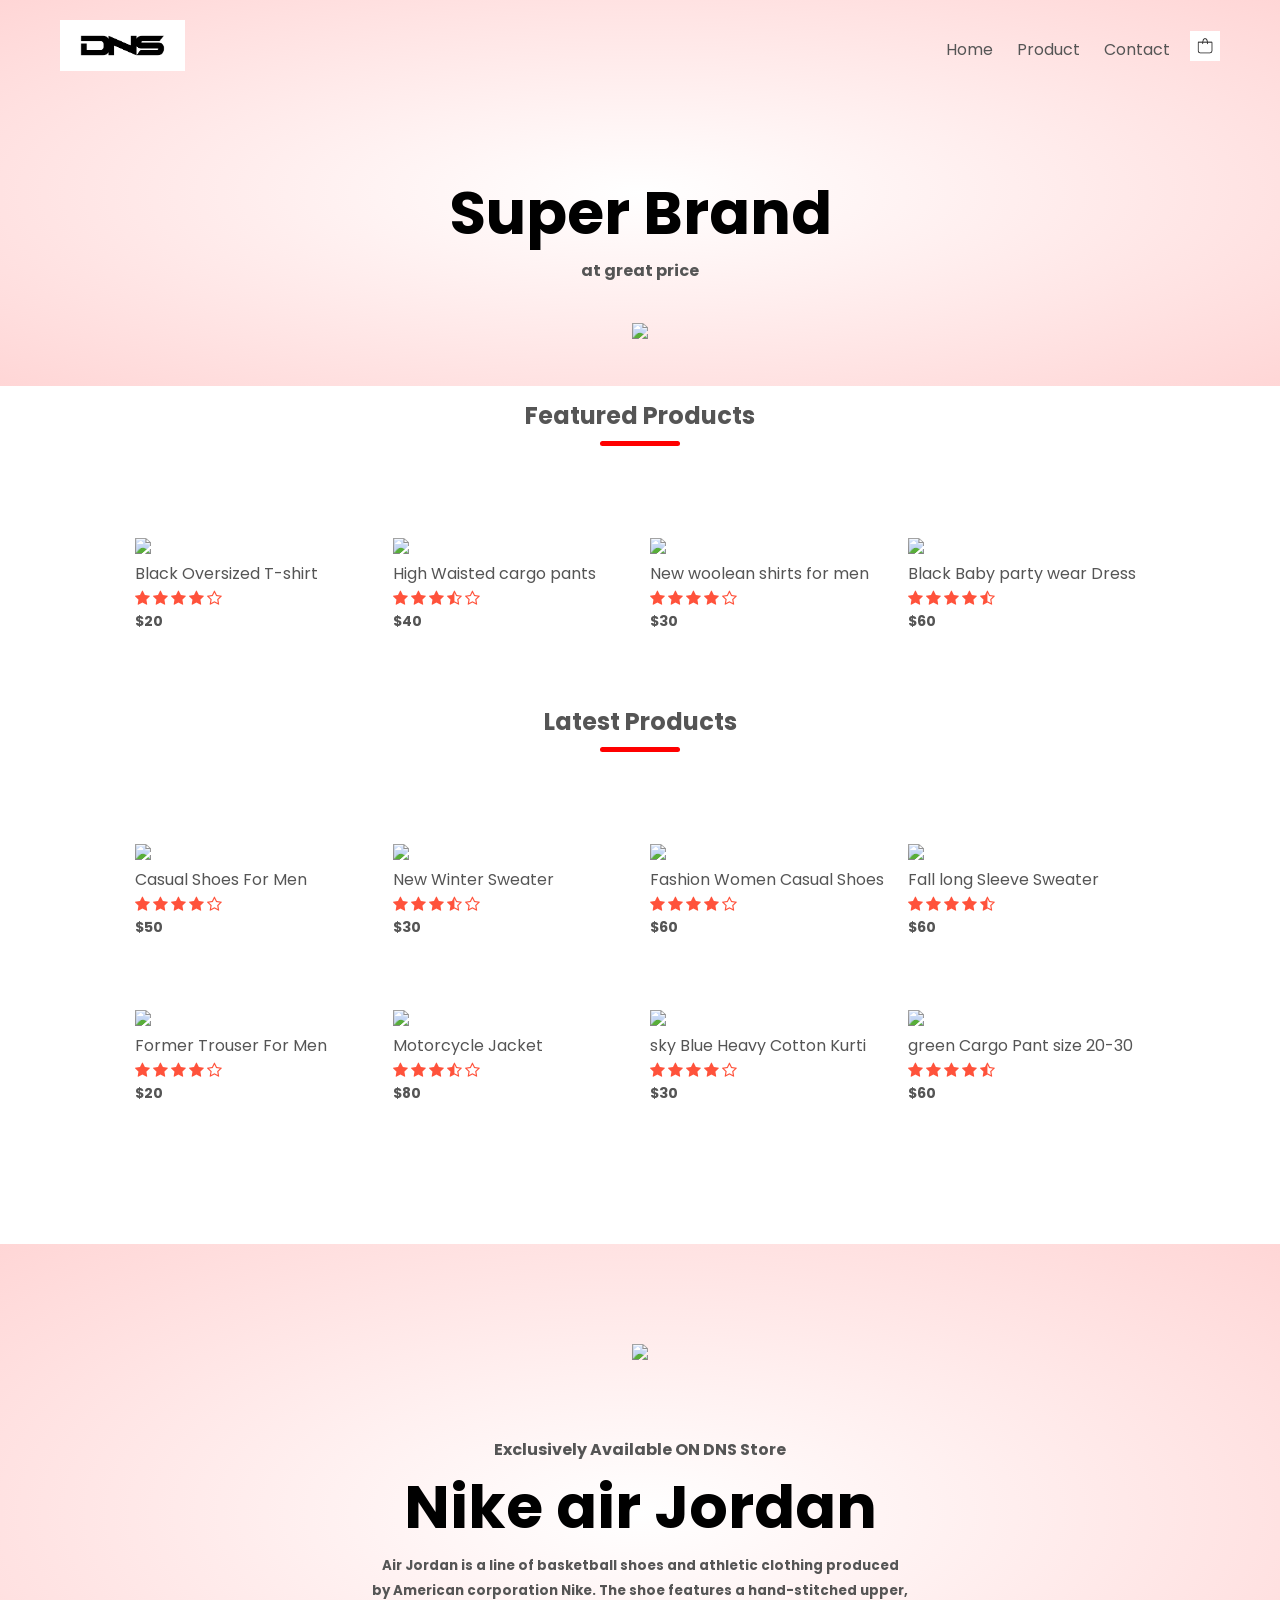
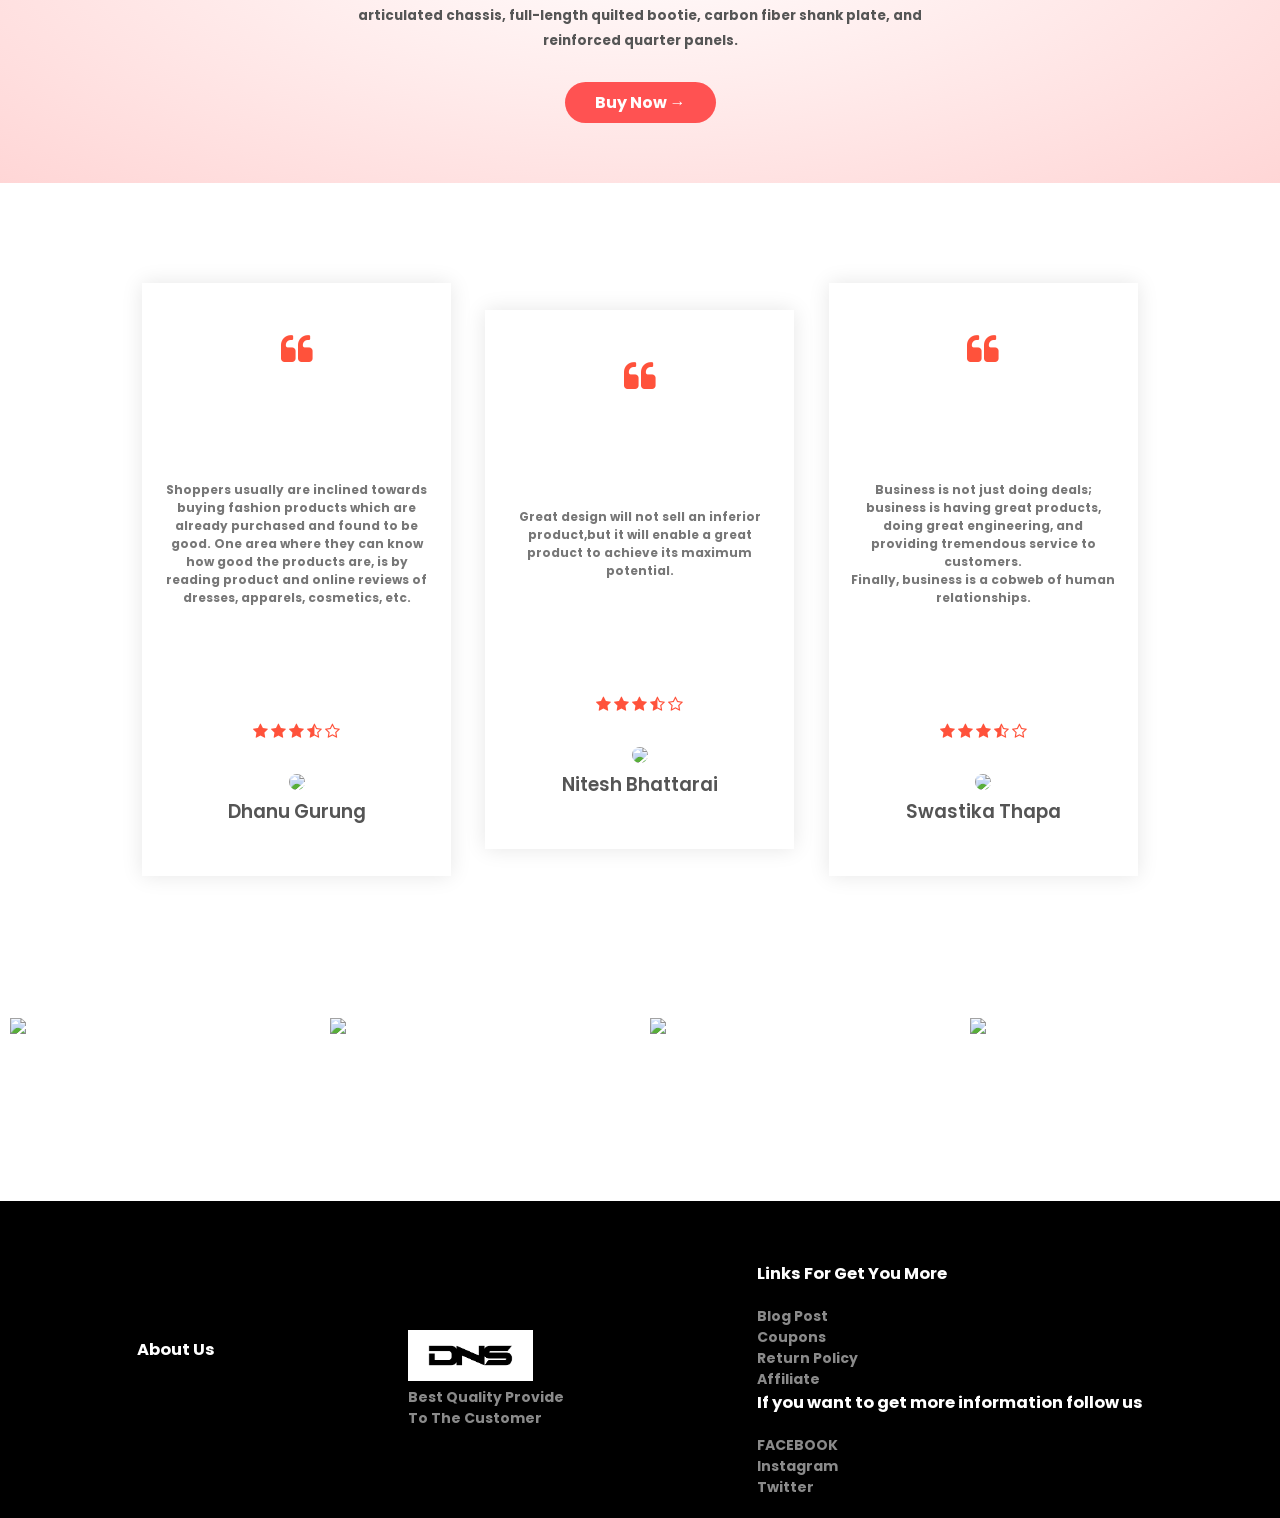
==== index.html @ e46e8e3a "Add files via upload" ====
<!DOCTYPE html>
<html lang="en">
<head>
    <meta charset="UTF-8">
    <meta name="viewport" content="width=device-width, initial-scale=1.0">
    <meta http-equiv="X-UA-Compatible" content="IE=edge">
    <meta name="viewport" content="width=device-width, initial-scale=1.0">
    <title>The Online clothing Store</title>
    <link rel="stylesheet" href="style.css">
    <link href="https://fonts.googleapis.com/css2?family=Poppins:wght@300;400;500;600;700&display=swap" rel="stylesheet">
<link rel="stylesheet" href="https://stackpath.bootstrapcdn.com/font-awesome/4.7.0/css/font-awesome.min.css">

</head>
<body>
    <div class="header">
    <div class="container">
        <div class="navbar">
            <div class="logo">
              <a href="index.html">  <img src="logo.png" width="125px"></a>
            </div>
            <nav>
                <ul id="MenuItems">
                    <li><a href="index.html">Home</a></li>
                    <li><a href="product.php">Product</a></li>
                    <li><a href="contact.html">Contact</a></li>
                </ul>
            </nav>
           <a href="carts.php"> <img src="i4.png" width="30px" height="30px"></a>
            <img src="img/menu.png" class="menu-icon" onclick="menutoggle()">

        </div>
        <div class="row">
            <div class="col-2">
<h1><b>Super Brand</h1>
    <p>at great price</p>
    <!-- <a href="" class="btn">Explore Now &#8594</a> -->
            </div>
            <div class="col-2">
                <img src="img/i3.jpg">
            </div>
        </div>
    </div>
</div>
<!-- feature categoris -->
<!-- <div class="categories">
    <div class="small-container">
        <div class="row">
            <div class="col-3">
                <img src="img/a3.webp" alt="">
            </div>
            <div class="col-3">
                <img src="img/i6.webp" alt="">
            </div>
            <div class="col-3">
                <img src="img/i5.jpg" alt="">
         
       </div>
        </div>
    </div>
     -->
</div>
    <!-- feature products -->
    <div class="small-container">
        <h2 class="title">Featured Products</h2>
        <div class="row">
            <div class="col-4">
              
          <a href="product-details.html"><img src="img/b1.webp"></a>
               
          
        <a href="product-details.html"><h4>Black Oversized T-shirt</h4></a>
                <div class="rating">
                    <i class="fa fa-star"></i>
                    <i class="fa fa-star"></i>
                    <i class="fa fa-star"></i>
                    <i class="fa fa-star"></i>
                    <i class="fa fa-star-o" ></i>
                </div>
                <p>$20</p>
            </div>
            <div class="col-4">
                <img src="img/c1.jpg">
                <h4>High Waisted cargo pants</h4>
                <div class="rating">
                    <i class="fa fa-star"></i>
                    <i class="fa fa-star"></i>
                    <i class="fa fa-star"></i>
                    <i class="fa fa-star-half-o"></i>
                    <i class="fa fa-star-o" ></i>
                </div>
                <p>$40</p>
            </div>
            <div class="col-4">
                <img src="img/c2.jpg">
                <h4>New woolean shirts for men</h4>
                <div class="rating">
                    <i class="fa fa-star"></i>
                    <i class="fa fa-star"></i>
                    <i class="fa fa-star"></i>
                    <i class="fa fa-star"></i>
                    <i class="fa fa-star-o" ></i>
                </div>
                <p>$30</p>
            </div>
       
            <div class="col-4">
                <img src="img/c3.jpg">
                <h4>Black Baby party wear Dress</h4>
                <div class="rating">
                    <i class="fa fa-star"></i>
                    <i class="fa fa-star"></i>
                    <i class="fa fa-star"></i>
                    <i class="fa fa-star"></i>
                    <i class="fa fa-star-half-o" ></i>
                </div>
                <p>$60</p>
            </div> </div>
            <h2 class="title">Latest Products</h2>
            <div class="row">
                <div class="col-4">
                    <img src="img/s1.webp">
                    <h4>Casual Shoes For Men</h4>
                    <div class="rating">
                        <i class="fa fa-star"></i>
                        <i class="fa fa-star"></i>
                        <i class="fa fa-star"></i>
                        <i class="fa fa-star"></i>
                        <i class="fa fa-star-o" ></i>
                    </div>
                    <p>$50</p>
                </div>
                <div class="col-4">
                    <img src="img/s2.jpg">
                    <h4>New Winter Sweater</h4>
                    <div class="rating">
                        <i class="fa fa-star"></i>
                        <i class="fa fa-star"></i>
                        <i class="fa fa-star"></i>
                        <i class="fa fa-star-half-o"></i>
                        <i class="fa fa-star-o" ></i>
                    </div>
                    <p>$30</p>
                </div>
                <div class="col-4">
                    <img src="img/s5.jpeg">
                    <h4>Fashion Women Casual Shoes</h4>
                    <div class="rating">
                        <i class="fa fa-star"></i>
                        <i class="fa fa-star"></i>
                        <i class="fa fa-star"></i>
                        <i class="fa fa-star"></i>
                        <i class="fa fa-star-o" ></i>
                    </div>
                    <p>$60</p>
                </div>
           
                <div class="col-4">
                    <img src="img/s3.jpg">
                    <h4> Fall long Sleeve Sweater</h4>
                    <div class="rating">
                        <i class="fa fa-star"></i>
                        <i class="fa fa-star"></i>
                        <i class="fa fa-star"></i>
                        <i class="fa fa-star"></i>
                        <i class="fa fa-star-half-o" ></i>
                    </div>
                    <p>$60</p>
                </div> </div>
                <div class="row">
                    <div class="col-4">
                        <img src="img/s4.webp">
                        <h4>Former Trouser For Men</h4>
                        <div class="rating">
                            <i class="fa fa-star"></i>
                            <i class="fa fa-star"></i>
                            <i class="fa fa-star"></i>
                            <i class="fa fa-star"></i>
                            <i class="fa fa-star-o" ></i>
                        </div>
                        <p>$20</p>
                    </div>
                    <div class="col-4">
                        <img src="img/s6.webp">
                        <h4>Motorcycle Jacket</h4>
                        <div class="rating">
                            <i class="fa fa-star"></i>
                            <i class="fa fa-star"></i>
                            <i class="fa fa-star"></i>
                            <i class="fa fa-star-half-o"></i>
                            <i class="fa fa-star-o" ></i>
                        </div>
                        <p>$80</p>
                    </div>
                    <div class="col-4">
                        <img src="img/s7.jpg">
                        <h4>sky Blue Heavy Cotton Kurti</h4>
                        <div class="rating">
                            <i class="fa fa-star"></i>
                            <i class="fa fa-star"></i>
                            <i class="fa fa-star"></i>
                            <i class="fa fa-star"></i>
                            <i class="fa fa-star-o" ></i>
                        </div>
                        <p>$30</p>
                    </div>
               
                    <div class="col-4">
                        <img src="img/s8.jpg">
                        <h4>green Cargo Pant size 20-30</h4>
                        <div class="rating">
                            <i class="fa fa-star"></i>
                            <i class="fa fa-star"></i>
                            <i class="fa fa-star"></i>
                            <i class="fa fa-star"></i>
                            <i class="fa fa-star-half-o" ></i>
                        </div>
                        <p>$60</p>
                    </div> </div>
    </div>
    <!-- offer -->
    <div class="offer">
        <div class="small-container">
            <div class="row">
                <div class="col-2">
                    <img src="img/shoes.jpg" class="offer-img">
          </div>
     <div class="col-2">
         <p class="paragraph">Exclusively Available ON DNS Store</p>
          <h1 >Nike air Jordan</h1>
   <small>Air Jordan is a line of basketball shoes and athletic clothing produced<br> 
        by American corporation Nike. The shoe features a hand-stitched upper,<br>
       articulated chassis, full-length quilted bootie, carbon fiber shank plate, and<br> reinforced quarter panels. </small>
          <br>
    <a href="" class="btn">Buy Now &#8594</a>
     </div>
    </div>
        </div>
    </div>
    <!-- testimonial -->
    <div class="testimonial">
        <div class="small-container">
            <div class="row">
                <div class="col-3">
                    <i class="fa fa-quote-left"></i>

                    <p>

                     Shoppers usually are inclined towards buying fashion products which are already purchased and found to be good. One area where they can know how good the products are, is by reading product and online reviews of dresses, apparels, cosmetics, etc.</p>
                     <div class="rating">
                        <i class="fa fa-star"></i>
                        <i class="fa fa-star"></i>
                        <i class="fa fa-star"></i>
                        <i class="fa fa-star-half-o"></i>
                        <i class="fa fa-star-o" ></i>
                    </div>
                    <img src="img/dhanu.jpg" >
                    <h3>Dhanu Gurung</h3>
                    </div>
                    <div class="col-3">
                        <i class="fa fa-quote-left"></i>
    <p>Great design will not sell an inferior product,but it will enable a great product to achieve its maximum potential.</p>
    
                         <div class="rating">
                            <i class="fa fa-star"></i>
                            <i class="fa fa-star"></i>
                            <i class="fa fa-star"></i>
                            <i class="fa fa-star-half-o"></i>
                            <i class="fa fa-star-o" ></i>
                        </div>
                        <img src="img/nit.jpg" >
                        <h3>Nitesh Bhattarai</h3>
                        </div>
                        <div class="col-3">
                            <i class="fa fa-quote-left"></i>
<p>Business is not just doing deals; business is having great products, <br>doing great engineering, and providing tremendous service to customers.<br> Finally, business is a cobweb of human relationships.</p>                                  
                             <div class="rating">
                                <i class="fa fa-star"></i>
                                <i class="fa fa-star"></i>
                                <i class="fa fa-star"></i>
                                <i class="fa fa-star-half-o"></i>
                                <i class="fa fa-star-o" ></i>
                            </div>
                            <img src="img/swa.jpg" >
                            <h3>Swastika Thapa</h3>
                            </div>
            </div>
        </div>
    </div>
<!-- brands -->
<div class="brands">
    <div class="small-containers">
        <div class="row">
            <div class="col-4">
                <img src="img/n1.png">
    
            </div>
          
        <div class="col-4">
            <img src="img/n2.png">
    </div>
    <div class="col-4">
        <img src="img/n3.png">
        </div>
        <div class="col-4">
            <img src="img/n4.png">
        </div>
        </div>
        </div> 
        </div> 
        <!-- footer -->
        <div class="footer">
            <div class="container">
                <div class="row">
                    <div class="footer-col-1">
                        <h3>About Us</h3><br>
                        <p></p>
                    <div class="app-logo">
                        <!-- <img src="img/playstore.png" width="125px">
                        <img src="img/app.png" width="125px" > -->
                    </div>
                    </div>
                
                    <div class="footer-col-2">
                        <img src="logo.png" width="125px">
                    <p>Best Quality Provide<br> To The Customer</p>
                        
                    </div>
                <div class="footer-col-3">
                    <h3>Links For Get You More</h3>
                    <ul>
                        <li>Blog Post</li>
                        <li>Coupons</li>
                        <li>Return Policy</li>
                        <li>Affiliate</li>


                   
                    </ul>
                    <div class="footer-col-4">
                        <h3>If you want to get more information follow us</h3>
                        <ul>
                            <li href="https://www.facebook.com" >FACEBOOK</li>
                            <li>Instagram</li>
                            <li>Twitter</li>
    
    
                       
                        </ul>
                </div>
        </div>
            
    <!-- js for toggle menu -->
    <script>
        var MenuItems=document.getElementById("MenuItems");
        MenuItems.style.maxHeight = "0px";
        function menutoggle(){
            if( MenuItems.style.maxHeight == "0px")
{
    MenuItems.style.maxHeight = "200px";

}
    else{
        MenuItems.style.maxHeight = "0px";

    }    

        }
    </script>
                   
</body>
</html>
---- style.css ----
*{
    margin: 0;
    padding: 0;
    box-sizing: border-box;
}
body{
    font-family: 'Poppins', sans-serif;
}
.navbar{
    display: flex;
    align-items: center;
    padding: 20px;

}
nav{
    flex: 1;
    text-align: right;
}
nav ul{
    display: inline-block;
    list-style-type: none;
}
nav ul li{
    display: inline-block;
    margin-right: 20px;
}
a{
    text-decoration: none;
    color: #555;
}
p{
    color: #555;
}
.container{
    max-width: 1300px;
margin: auto;
padding-left: 40px;
padding-right: 40px;


}
.row{
    display: flex;
    align-items: center;
    flex-wrap: wrap;
    justify-content: space-around;
}
.col-2{
    flex-basis: 100%;
    min-width: 300px;
}
.col-2 img{
    max-width: 500%;
    padding: 40px 0;
}
.col-2 h1{
    font-size: 60px;
    line-height: 40px;
    margin: 25px 0;
}
.btn{
    display: inline-block;
    background: #ff5252;
    color: #fff;
    padding: 8px 30px;
    margin: 30px 0;
    border-radius: 30px;
    transition: 0.5s;
}
.btn:hover{
    background: #563434;
}
.header{
    background: radial-gradient(#fff , #ffd6d6);
}
.header .row{
    margin-top: 70px;

}
.categories{
    margin: 70px 0;
}
.col-3{
    flex-basis: 30%;
    min-width: 250px;
    margin-bottom: 30px;
}
.col-3 img{
    width: 100%;
    
}
.small-container{
    max-width: 1080px;
    margin: auto;
    padding-left: 25px;
    padding-right: 25px;

}
.col-4{
    flex-basis: 25%;
    padding: 10px;
    min-width: 200px;
    margin-bottom: 50px;
    transition:  0.5s;
}
.col-4 img{
    width: 100%;
}
.title{
    text-align: center;
    margin: 0 auto 80px;
    position: relative;
    line-height:60px;
    color: #555;
}
.title::after{
    content: '';
    background:red;
    width: 80px;
    height: 5px;
border-radius: 5px;
position: absolute;
bottom: 0;
left: 50%;
transform: translateX(-50%);
}
h4{
    color: #555;
    font-weight: normal;
}
.col-4 p{
font-size: 14px;
}
.rating .fa{
    color: #ff523b;
}
.col-4:hover{
    transform: translateY(-5px);
}
/* .brands{
    margin: 100px auto;
}
.col-4{
    width: 160px;
}
.col-4 img{
    width:70%;
    cursor: pointer;
    filter: grayscale(100%); */
    /* offer */
.offer{
    background: radial-gradient(#fff ,  #ffd6d6);
    margin-top: 80px;
    padding: 30px 0;
}
.col-2 .offer-img{
    padding: 70px;
    align-items: center;
}
small{
    color:#555;
}
.col-2{
    text-align: center;
}
/* testimonial */
.testimonial{
    padding-top: 100px;
}
.testimonial .col-3{
    text-align: center;
    padding: 50px 20px;
    box-shadow: 0 0 20px 0px rgba(0,0,0,0.1);
    cursor: pointer;
    transition: 0.5s;
}
.testimonial .col-3 img{
width: 100px;
margin-top: 30px;
border-radius: 100%;
}
.testimonial .col-3:hover{
transform: translateY(-10px);
}
.fa.fa-quote-left{
    font-size: 34px;
    color: #ff523b;
}
.col-3 p{
    font-size: 12px;
    margin: 112px 0;
    color: #777;
}
.testimonial .col-3 h3{
    font-weight: 600;
    color: #555;
}
.brands{
    margin: 100px auto;

}
.col-5{
    width: 160px;
}
.col-5 img{
    width: 100%;
    cursor: pointer;
    filter: grayscale(100%);
}
.col-5 img:hover{
    filter: grayscale(0);

}
h3{
    color:#555;
}
.footer-col-1{
text-align: justify;
}
.footer{
    background: #000;
    color: #8a8a8a;
    font-size: 14px;
    padding: 60px 0 20px;
}
.footer p{
    color: #8a8a8a;  
}
.footer h3{
    color: #fff;
    margin-bottom: 20px;
}
/* .footer-col-1, .footer-col-2 , .footer-col-3 , .footer-col-4{
    min-width: 250px;
    margin-bottom: 20px;
}
.footer-col-1{
    flex-basis: 30%;
}
.footer-col-2{
    flex: 1; */
    /* text-align: center; */
}
/* .footer-col-2 img{
    width: 180px;
    margin-bottom: 20px;
} */
.footer-col-3 , .footer-col-4{
    flex-basis: 12%;
    text-align: center;
}
ul{
    list-style-type: none;
}
.app-logo{
    margin-top: 20px;

}
.app-logo img{
    width: 140px;
}
.menu-icon{
    width: 28px;
    margin-left: 20px;
    display: none;
}
/* media query for menu */
@media only screen and  (max-width: 800px){
    nav ul{
        position: absolute;
        top: 70px;
        left: 0;
        background: #333;
        width: 100px;
        overflow: hidden;
        transition:  0.5s;
    }
    nav ul li{
        display: block;
        margin-right: 50px;
        margin-top: 10px;
        margin-bottom: 10px;
    }
    nav ul li a{
        color: #fff;
    }
    .menu-icon{
        display: block;
        cursor: pointer;
    }
}
/* all products */
.row-2{
    justify-content: space-between;
    margin: 90px auto 40px;
}
select{
    border: 1px solid #ff523b;
    padding: 5px;
}
select:focus{
    outline: none;
}
    .page-btn{
        margin: 0 auto 80px;

    }
    .page-btn span{
        display: inline-block;
        border: 1px solid #555;
        margin-left: 10px;
        width: 40px;
        height: 40px;
        text-align: center;
        line-height: 40px;
        cursor: pointer;
    }
    .page-btn span:hover{
        background: #555;
        color: white;
    }

    /* single product details */
.single-product{
    margin-top: 80px;
}
.single-product .col-2 img{
    padding: 0;
}
.single-product .col-2{
    padding: 20px;
}
.single-product h4{
    margin: 20px 0;
    font-size: 20px;
    font-weight: bold;
}
.single-product select{
    display: block;
    padding: 10px;
    margin-top: 20px;
    
}
.single-product input{
   width: 50px;
   height: 40px;
   padding-left: 10px;
   font-size: 20px;
   margin-right: 10px;
   border: 1px solid #333;
}
input:focus{
    outline: none;
}

.single-product .fa{
    color: #563434;
    margin-left: 10px;
}
.small-img-row{
    display: flex;
    justify-content: space-between;
}
.small-img-col{
    flex-basis: 60%;
    cursor: pointer;
}
.single-product .row{
    text-align: left;

}

.single-product .col-2{
    padding: 20px 0;

}
.single-product h1{
    font-size: 26px;
    line-height: 26px;
}
/* cart items */
.cart-page{
    margin: 80px auto;
}
table{
    width: 100%;
    border-collapse: collapse;
}
.cart-info{
    display: flex;
    flex-wrap: wrap;
}
th{
    text-align: left;
padding: 5px;
color: #333;
background: #ff523b;
font-weight: normal;
}

td{
    padding: 10px 5px;
}
td input{
    width: 40px;
    height: 30px;
    padding: 5px;
}
td a{
    color: #ff523b;
    font-size: 12px;
}
td img{
    width: 80px;
    height: 80px;
    margin-right: 10px;
}



.total-price{
    display: flex;
    justify-content: flex-end;
}
.total-price table{
    
        border-top: 3px solid #ff523b;
        width: 100%;
        max-width: 350px;
}
td:last-child{
    text-align: right;
}
/* account-page */
.account-page{
    padding: 50px 0;
    background: radial-gradient(#fff, #ffd6d6);
}

.form-container{
    background: #fff;
    width: 300px;
    height: 400px;
    position: relative;
    text-align: center;
    padding: 20px 0;
    margin: auto;
    box-shadow: 0 0 20px 0px rgba(0,0,0,0.1);
    overflow: hidden;
}
.form-container span{
    font-weight:bold ;
    padding: 0 10px;
    color: #333;
    cursor: pointer;
    width: 100px;
    display: inline-block;

}
.form-btn{
    display: inline-block;
}
.form-container form{
max-width: 300px;
padding: 0 20px;
position: absolute;
top: 130px;
transition: transform 1s;
}
form input{
    width: 100%;
    height: 40px;
    margin: 10px 0;
    padding: 0 10px;
    border: 1px solid #ccc;
}

form.btn{
    width: 100%;
    border: none;
    cursor: pointer;
    margin: 10px 0;
}
form.btn:focus{
    outline: none;
}


#LoginForm{
left: -300px;
}
#RegForm{
    left: 0;
}

form a{
    font-size: 12px;
}
#Indicator{
    width: 100px;
    border: none;
    background: #555;
    height: 3px;
    margin-top: 8px;
    transform: translateX(100px);
    transition: transform 1s;
}





/* media query for less than 600 screen sixe */
@media only screen and  (max-width: 600px){
.row{
    text-align: center;
}
.col-2, .col-3, .col-4{
    flex-basis: 100%;
}
}
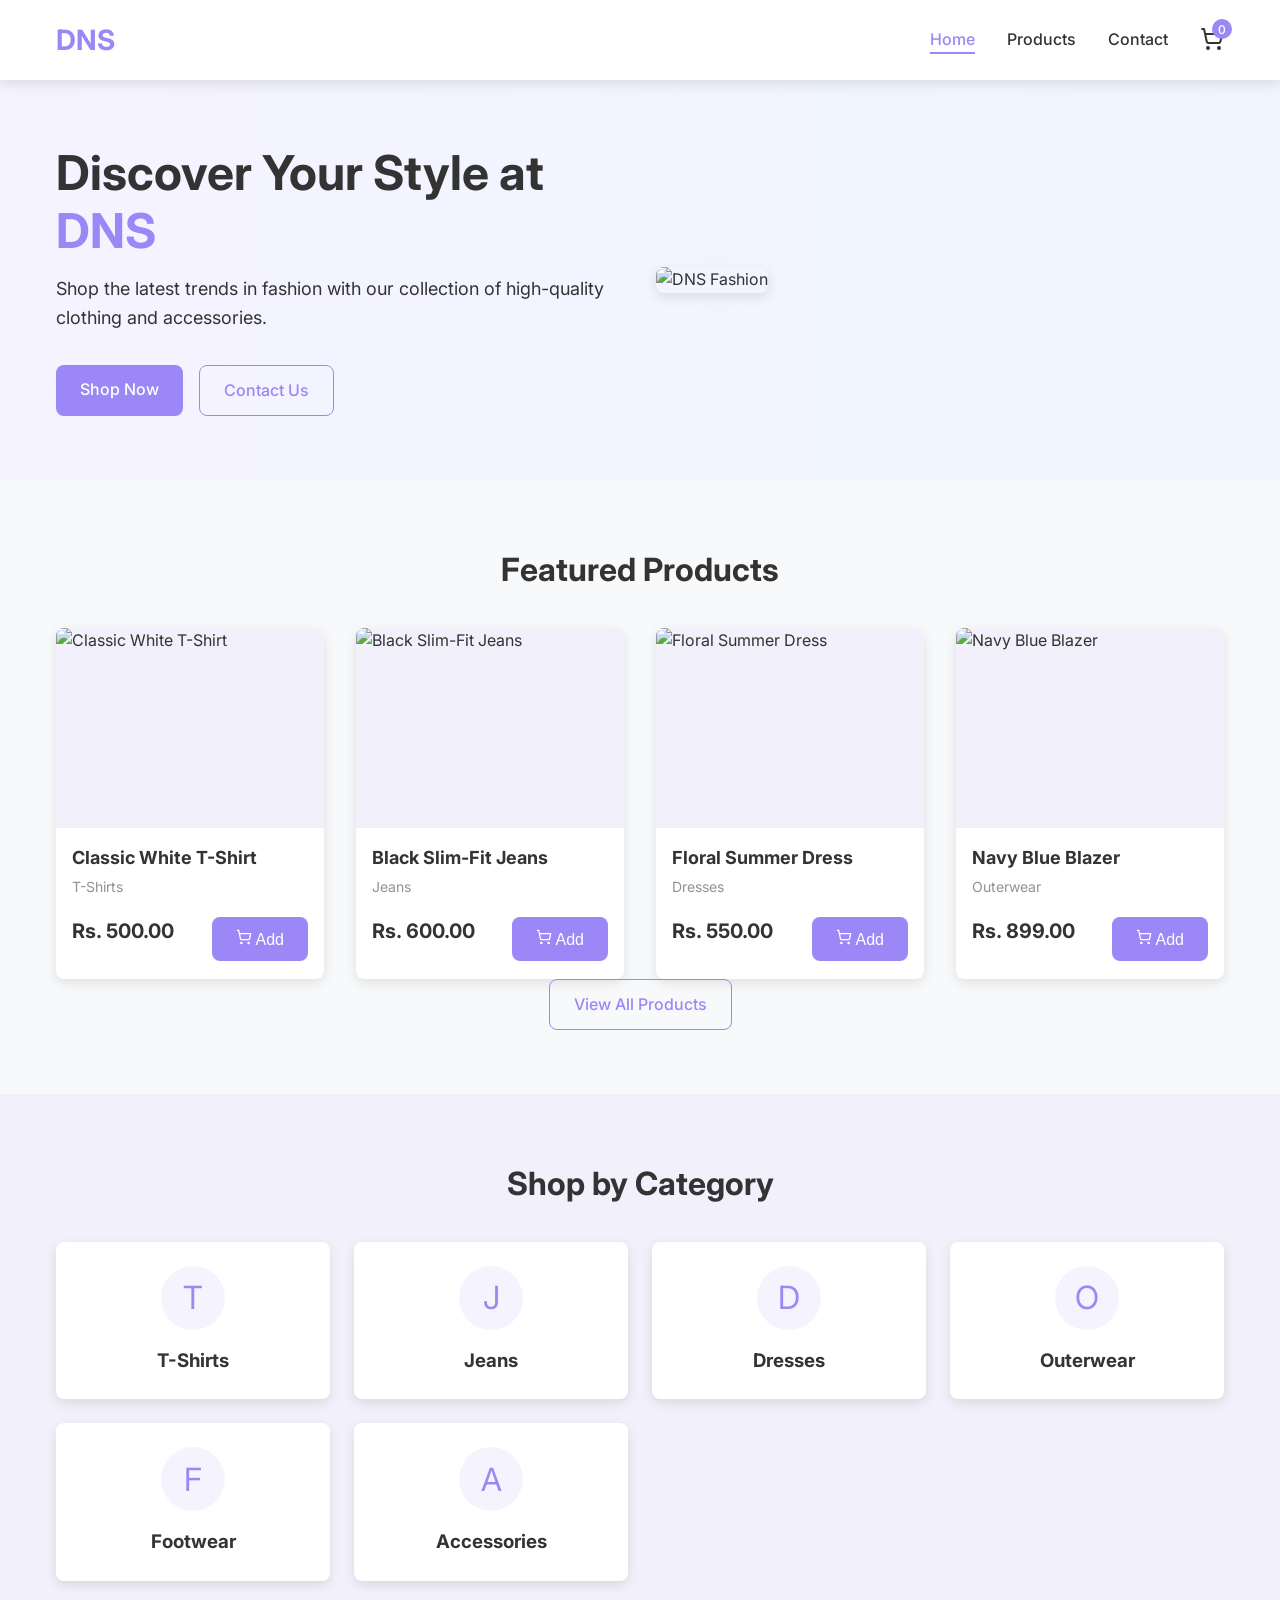
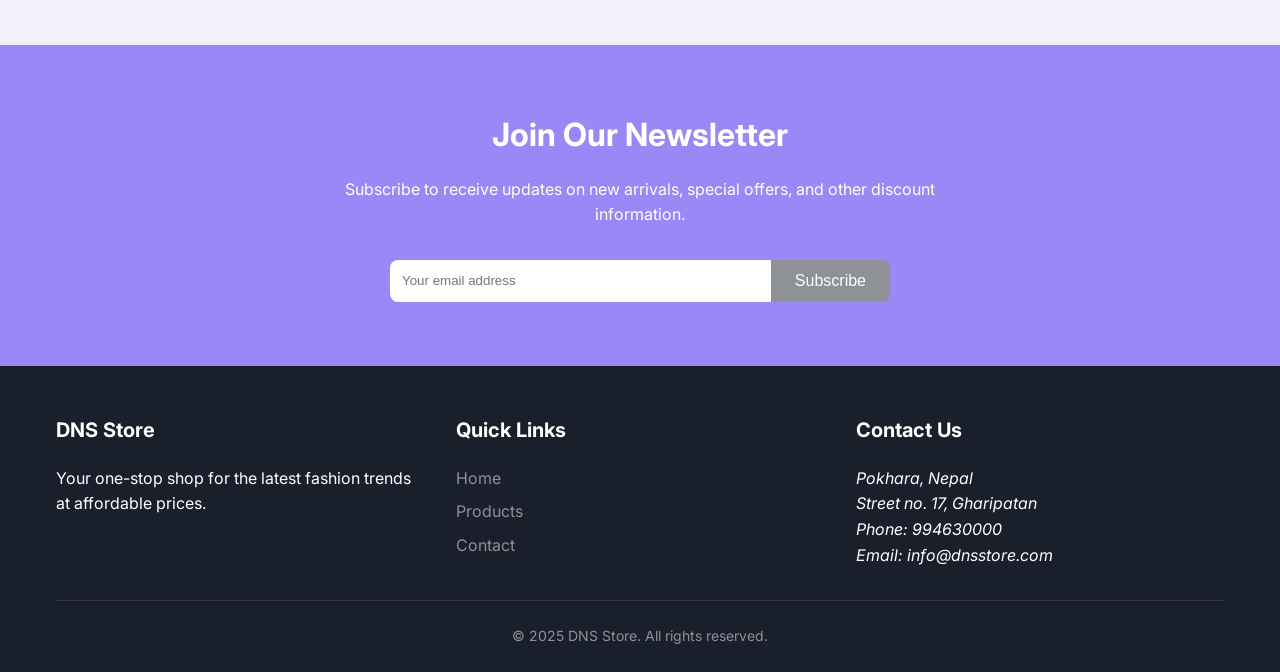
==== commit 0efb7f80: "drag and drop file uploaded" ====
--- a/index.html
+++ b/index.html
@@ -1,371 +1,143 @@
-<!DOCTYPE html>
-<html lang="en">
-<head>
-    <meta charset="UTF-8">
-    <meta name="viewport" content="width=device-width, initial-scale=1.0">
-    <meta http-equiv="X-UA-Compatible" content="IE=edge">
-    <meta name="viewport" content="width=device-width, initial-scale=1.0">
-    <title>The Online clothing Store</title>
-    <link rel="stylesheet" href="style.css">
-    <link href="https://fonts.googleapis.com/css2?family=Poppins:wght@300;400;500;600;700&display=swap" rel="stylesheet">
-<link rel="stylesheet" href="https://stackpath.bootstrapcdn.com/font-awesome/4.7.0/css/font-awesome.min.css">
-
-</head>
-<body>
-    <div class="header">
-    <div class="container">
-        <div class="navbar">
-            <div class="logo">
-              <a href="index.html">  <img src="logo.png" width="125px"></a>
-            </div>
-            <nav>
-                <ul id="MenuItems">
-                    <li><a href="index.html">Home</a></li>
-                    <li><a href="product.php">Product</a></li>
-                    <li><a href="contact.html">Contact</a></li>
-                </ul>
-            </nav>
-           <a href="carts.php"> <img src="i4.png" width="30px" height="30px"></a>
-            <img src="img/menu.png" class="menu-icon" onclick="menutoggle()">
-
-        </div>
-        <div class="row">
-            <div class="col-2">
-<h1><b>Super Brand</h1>
-    <p>at great price</p>
-    <!-- <a href="" class="btn">Explore Now &#8594</a> -->
-            </div>
-            <div class="col-2">
-                <img src="img/i3.jpg">
-            </div>
-        </div>
-    </div>
-</div>
-<!-- feature categoris -->
-<!-- <div class="categories">
-    <div class="small-container">
-        <div class="row">
-            <div class="col-3">
-                <img src="img/a3.webp" alt="">
-            </div>
-            <div class="col-3">
-                <img src="img/i6.webp" alt="">
-            </div>
-            <div class="col-3">
-                <img src="img/i5.jpg" alt="">
-         
-       </div>
-        </div>
-    </div>
-     -->
-</div>
-    <!-- feature products -->
-    <div class="small-container">
-        <h2 class="title">Featured Products</h2>
-        <div class="row">
-            <div class="col-4">
-              
-          <a href="product-details.html"><img src="img/b1.webp"></a>
-               
-          
-        <a href="product-details.html"><h4>Black Oversized T-shirt</h4></a>
-                <div class="rating">
-                    <i class="fa fa-star"></i>
-                    <i class="fa fa-star"></i>
-                    <i class="fa fa-star"></i>
-                    <i class="fa fa-star"></i>
-                    <i class="fa fa-star-o" ></i>
-                </div>
-                <p>$20</p>
-            </div>
-            <div class="col-4">
-                <img src="img/c1.jpg">
-                <h4>High Waisted cargo pants</h4>
-                <div class="rating">
-                    <i class="fa fa-star"></i>
-                    <i class="fa fa-star"></i>
-                    <i class="fa fa-star"></i>
-                    <i class="fa fa-star-half-o"></i>
-                    <i class="fa fa-star-o" ></i>
-                </div>
-                <p>$40</p>
-            </div>
-            <div class="col-4">
-                <img src="img/c2.jpg">
-                <h4>New woolean shirts for men</h4>
-                <div class="rating">
-                    <i class="fa fa-star"></i>
-                    <i class="fa fa-star"></i>
-                    <i class="fa fa-star"></i>
-                    <i class="fa fa-star"></i>
-                    <i class="fa fa-star-o" ></i>
-                </div>
-                <p>$30</p>
-            </div>
-       
-            <div class="col-4">
-                <img src="img/c3.jpg">
-                <h4>Black Baby party wear Dress</h4>
-                <div class="rating">
-                    <i class="fa fa-star"></i>
-                    <i class="fa fa-star"></i>
-                    <i class="fa fa-star"></i>
-                    <i class="fa fa-star"></i>
-                    <i class="fa fa-star-half-o" ></i>
-                </div>
-                <p>$60</p>
-            </div> </div>
-            <h2 class="title">Latest Products</h2>
-            <div class="row">
-                <div class="col-4">
-                    <img src="img/s1.webp">
-                    <h4>Casual Shoes For Men</h4>
-                    <div class="rating">
-                        <i class="fa fa-star"></i>
-                        <i class="fa fa-star"></i>
-                        <i class="fa fa-star"></i>
-                        <i class="fa fa-star"></i>
-                        <i class="fa fa-star-o" ></i>
-                    </div>
-                    <p>$50</p>
-                </div>
-                <div class="col-4">
-                    <img src="img/s2.jpg">
-                    <h4>New Winter Sweater</h4>
-                    <div class="rating">
-                        <i class="fa fa-star"></i>
-                        <i class="fa fa-star"></i>
-                        <i class="fa fa-star"></i>
-                        <i class="fa fa-star-half-o"></i>
-                        <i class="fa fa-star-o" ></i>
-                    </div>
-                    <p>$30</p>
-                </div>
-                <div class="col-4">
-                    <img src="img/s5.jpeg">
-                    <h4>Fashion Women Casual Shoes</h4>
-                    <div class="rating">
-                        <i class="fa fa-star"></i>
-                        <i class="fa fa-star"></i>
-                        <i class="fa fa-star"></i>
-                        <i class="fa fa-star"></i>
-                        <i class="fa fa-star-o" ></i>
-                    </div>
-                    <p>$60</p>
-                </div>
-           
-                <div class="col-4">
-                    <img src="img/s3.jpg">
-                    <h4> Fall long Sleeve Sweater</h4>
-                    <div class="rating">
-                        <i class="fa fa-star"></i>
-                        <i class="fa fa-star"></i>
-                        <i class="fa fa-star"></i>
-                        <i class="fa fa-star"></i>
-                        <i class="fa fa-star-half-o" ></i>
-                    </div>
-                    <p>$60</p>
-                </div> </div>
-                <div class="row">
-                    <div class="col-4">
-                        <img src="img/s4.webp">
-                        <h4>Former Trouser For Men</h4>
-                        <div class="rating">
-                            <i class="fa fa-star"></i>
-                            <i class="fa fa-star"></i>
-                            <i class="fa fa-star"></i>
-                            <i class="fa fa-star"></i>
-                            <i class="fa fa-star-o" ></i>
-                        </div>
-                        <p>$20</p>
-                    </div>
-                    <div class="col-4">
-                        <img src="img/s6.webp">
-                        <h4>Motorcycle Jacket</h4>
-                        <div class="rating">
-                            <i class="fa fa-star"></i>
-                            <i class="fa fa-star"></i>
-                            <i class="fa fa-star"></i>
-                            <i class="fa fa-star-half-o"></i>
-                            <i class="fa fa-star-o" ></i>
-                        </div>
-                        <p>$80</p>
-                    </div>
-                    <div class="col-4">
-                        <img src="img/s7.jpg">
-                        <h4>sky Blue Heavy Cotton Kurti</h4>
-                        <div class="rating">
-                            <i class="fa fa-star"></i>
-                            <i class="fa fa-star"></i>
-                            <i class="fa fa-star"></i>
-                            <i class="fa fa-star"></i>
-                            <i class="fa fa-star-o" ></i>
-                        </div>
-                        <p>$30</p>
-                    </div>
-               
-                    <div class="col-4">
-                        <img src="img/s8.jpg">
-                        <h4>green Cargo Pant size 20-30</h4>
-                        <div class="rating">
-                            <i class="fa fa-star"></i>
-                            <i class="fa fa-star"></i>
-                            <i class="fa fa-star"></i>
-                            <i class="fa fa-star"></i>
-                            <i class="fa fa-star-half-o" ></i>
-                        </div>
-                        <p>$60</p>
-                    </div> </div>
-    </div>
-    <!-- offer -->
-    <div class="offer">
-        <div class="small-container">
-            <div class="row">
-                <div class="col-2">
-                    <img src="img/shoes.jpg" class="offer-img">
-          </div>
-     <div class="col-2">
-         <p class="paragraph">Exclusively Available ON DNS Store</p>
-          <h1 >Nike air Jordan</h1>
-   <small>Air Jordan is a line of basketball shoes and athletic clothing produced<br> 
-        by American corporation Nike. The shoe features a hand-stitched upper,<br>
-       articulated chassis, full-length quilted bootie, carbon fiber shank plate, and<br> reinforced quarter panels. </small>
-          <br>
-    <a href="" class="btn">Buy Now &#8594</a>
-     </div>
-    </div>
-        </div>
-    </div>
-    <!-- testimonial -->
-    <div class="testimonial">
-        <div class="small-container">
-            <div class="row">
-                <div class="col-3">
-                    <i class="fa fa-quote-left"></i>
-
-                    <p>
-
-                     Shoppers usually are inclined towards buying fashion products which are already purchased and found to be good. One area where they can know how good the products are, is by reading product and online reviews of dresses, apparels, cosmetics, etc.</p>
-                     <div class="rating">
-                        <i class="fa fa-star"></i>
-                        <i class="fa fa-star"></i>
-                        <i class="fa fa-star"></i>
-                        <i class="fa fa-star-half-o"></i>
-                        <i class="fa fa-star-o" ></i>
-                    </div>
-                    <img src="img/dhanu.jpg" >
-                    <h3>Dhanu Gurung</h3>
-                    </div>
-                    <div class="col-3">
-                        <i class="fa fa-quote-left"></i>
-    <p>Great design will not sell an inferior product,but it will enable a great product to achieve its maximum potential.</p>
-    
-                         <div class="rating">
-                            <i class="fa fa-star"></i>
-                            <i class="fa fa-star"></i>
-                            <i class="fa fa-star"></i>
-                            <i class="fa fa-star-half-o"></i>
-                            <i class="fa fa-star-o" ></i>
-                        </div>
-                        <img src="img/nit.jpg" >
-                        <h3>Nitesh Bhattarai</h3>
-                        </div>
-                        <div class="col-3">
-                            <i class="fa fa-quote-left"></i>
-<p>Business is not just doing deals; business is having great products, <br>doing great engineering, and providing tremendous service to customers.<br> Finally, business is a cobweb of human relationships.</p>                                  
-                             <div class="rating">
-                                <i class="fa fa-star"></i>
-                                <i class="fa fa-star"></i>
-                                <i class="fa fa-star"></i>
-                                <i class="fa fa-star-half-o"></i>
-                                <i class="fa fa-star-o" ></i>
-                            </div>
-                            <img src="img/swa.jpg" >
-                            <h3>Swastika Thapa</h3>
-                            </div>
-            </div>
-        </div>
-    </div>
-<!-- brands -->
-<div class="brands">
-    <div class="small-containers">
-        <div class="row">
-            <div class="col-4">
-                <img src="img/n1.png">
-    
-            </div>
-          
-        <div class="col-4">
-            <img src="img/n2.png">
-    </div>
-    <div class="col-4">
-        <img src="img/n3.png">
-        </div>
-        <div class="col-4">
-            <img src="img/n4.png">
-        </div>
-        </div>
-        </div> 
-        </div> 
-        <!-- footer -->
-        <div class="footer">
-            <div class="container">
-                <div class="row">
-                    <div class="footer-col-1">
-                        <h3>About Us</h3><br>
-                        <p></p>
-                    <div class="app-logo">
-                        <!-- <img src="img/playstore.png" width="125px">
-                        <img src="img/app.png" width="125px" > -->
-                    </div>
-                    </div>
-                
-                    <div class="footer-col-2">
-                        <img src="logo.png" width="125px">
-                    <p>Best Quality Provide<br> To The Customer</p>
-                        
-                    </div>
-                <div class="footer-col-3">
-                    <h3>Links For Get You More</h3>
-                    <ul>
-                        <li>Blog Post</li>
-                        <li>Coupons</li>
-                        <li>Return Policy</li>
-                        <li>Affiliate</li>
-
-
-                   
-                    </ul>
-                    <div class="footer-col-4">
-                        <h3>If you want to get more information follow us</h3>
-                        <ul>
-                            <li href="https://www.facebook.com" >FACEBOOK</li>
-                            <li>Instagram</li>
-                            <li>Twitter</li>
-    
-    
-                       
-                        </ul>
-                </div>
-        </div>
-            
-    <!-- js for toggle menu -->
-    <script>
-        var MenuItems=document.getElementById("MenuItems");
-        MenuItems.style.maxHeight = "0px";
-        function menutoggle(){
-            if( MenuItems.style.maxHeight == "0px")
-{
-    MenuItems.style.maxHeight = "200px";
-
-}
-    else{
-        MenuItems.style.maxHeight = "0px";
-
-    }    
-
-        }
-    </script>
-                   
-</body>
+<!DOCTYPE html>
+<html lang="en">
+  <head>
+    <meta charset="UTF-8" />
+    <meta name="viewport" content="width=device-width, initial-scale=1.0" />
+    <title>DNS - The Online Clothing Store</title>
+    <meta name="description" content="DNS - The Online Clothing Store. Shop the latest fashion trends." />
+    <meta name="author" content="DNS" />
+
+    <meta property="og:title" content="DNS - The Online Clothing Store" />
+    <meta property="og:description" content="Shop the latest fashion trends at DNS." />
+    <meta property="og:type" content="website" />
+    <meta property="og:image" content="https://lovable.dev/opengraph-image-p98pqg.png" />
+
+    <meta name="twitter:card" content="summary_large_image" />
+    <meta name="twitter:site" content="@lovable_dev" />
+    <meta name="twitter:image" content="https://lovable.dev/opengraph-image-p98pqg.png" />
+    
+    <link rel="preconnect" href="https://fonts.googleapis.com">
+    <link rel="preconnect" href="https://fonts.gstatic.com" crossorigin>
+    <link href="https://fonts.googleapis.com/css2?family=Inter:wght@300;400;500;600;700&display=swap" rel="stylesheet">
+    <link rel="stylesheet" href="./styles.css">
+  </head>
+
+  <body>
+    <header class="site-header">
+      <div class="container">
+        <div class="header-wrapper">
+          <a href="./index.html" class="logo">DNS</a>
+          <nav class="main-nav">
+            <ul>
+              <li><a href="./index.html" class="active">Home</a></li>
+              <li><a href="./products.html">Products</a></li>
+              <li><a href="./contact.html">Contact</a></li>
+              <li>
+                <a href="./cart.html" class="cart-icon">
+                  <svg xmlns="http://www.w3.org/2000/svg" width="24" height="24" viewBox="0 0 24 24" fill="none" stroke="currentColor" stroke-width="2" stroke-linecap="round" stroke-linejoin="round"><circle cx="8" cy="21" r="1"/><circle cx="19" cy="21" r="1"/><path d="M2.05 2.05h2l2.66 12.42a2 2 0 0 0 2 1.58h9.78a2 2 0 0 0 1.95-1.57l1.65-7.43H5.12"/></svg>
+                  <span class="cart-count">0</span>
+                </a>
+              </li>
+            </ul>
+          </nav>
+          <button class="mobile-menu-btn">
+            <span></span>
+            <span></span>
+            <span></span>
+          </button>
+        </div>
+      </div>
+    </header>
+
+    <!-- Hero Section -->
+    <section class="hero">
+      <div class="container">
+        <div class="hero-content">
+          <div class="hero-text animate-fade-in">
+            <h1>Discover Your Style at <span class="text-primary">DNS</span></h1>
+            <p>Shop the latest trends in fashion with our collection of high-quality clothing and accessories.</p>
+            <div class="hero-buttons">
+              <a href="./products.html" class="btn btn-primary">Shop Now</a>
+              <a href="./contact.html" class="btn btn-outline">Contact Us</a>
+            </div>
+          </div>
+          <div class="hero-image">
+            <img src="img/placeholder.svg" alt="DNS Fashion">
+          </div>
+        </div>
+      </div>
+    </section>
+
+    <!-- Featured Products -->
+    <section class="featured-products">
+      <div class="container">
+        <h2 class="section-title">Featured Products</h2>
+        <div class="product-grid" id="featured-products">
+          <!-- Products will be loaded dynamically via JavaScript -->
+        </div>
+        <div class="text-center">
+          <a href="./products.html" class="btn btn-outline">View All Products</a>
+        </div>
+      </div>
+    </section>
+
+    <!-- Categories -->
+    <section class="categories">
+      <div class="container">
+        <h2 class="section-title">Shop by Category</h2>
+        <div class="category-grid" id="category-grid">
+          <!-- Categories will be loaded dynamically via JavaScript -->
+        </div>
+      </div>
+    </section>
+
+    <!-- Newsletter -->
+    <section class="newsletter">
+      <div class="container">
+        <h2>Join Our Newsletter</h2>
+        <p>Subscribe to receive updates on new arrivals, special offers, and other discount information.</p>
+        <form class="newsletter-form">
+          <input type="email" placeholder="Your email address" required>
+          <button type="submit" class="btn">Subscribe</button>
+        </form>
+      </div>
+    </section>
+
+    <footer class="site-footer">
+      <div class="container">
+        <div class="footer-content">
+          <div class="footer-col">
+            <h3>DNS Store</h3>
+            <p>Your one-stop shop for the latest fashion trends at affordable prices.</p>
+          </div>
+          <div class="footer-col">
+            <h3>Quick Links</h3>
+            <ul>
+              <li><a href="./index.html">Home</a></li>
+              <li><a href="./products.html">Products</a></li>
+              <li><a href="./contact.html">Contact</a></li>
+            </ul>
+          </div>
+          <div class="footer-col">
+            <h3>Contact Us</h3>
+            <address>
+              <p>Pokhara, Nepal</p>
+              <p>Street no. 17, Gharipatan</p>
+              <p>Phone: 994630000</p>
+              <p>Email: info@dnsstore.com</p>
+            </address>
+          </div>
+        </div>
+        <div class="footer-bottom">
+          <p>&copy; 2025 DNS Store. All rights reserved.</p>
+        </div>
+      </div>
+    </footer>
+
+    <!-- IMPORTANT: DO NOT REMOVE THIS SCRIPT TAG OR THIS VERY COMMENT! -->
+    <script src="https://cdn.gpteng.co/gptengineer.js" type="module"></script>
+    <script src="./products.js"></script>
+    <script src="./cart.js"></script>
+    <script src="./main.js"></script>
+  </body>
 </html>
--- a/styles.css
+++ b/styles.css
@@ -0,0 +1,908 @@
+:root {
+  --primary: #9b87f5;
+  --primary-dark: #7E69AB;
+  --primary-light: #D6BCFA;
+  --primary-bg: rgba(155, 135, 245, 0.1);
+  --secondary: #6E59A5;
+  --dark: #1A1F2C;
+  --gray: #8E9196;
+  --light-gray: #F1F0FB;
+  --danger: #ea384c;
+  --white: #FFFFFF;
+  --border-color: #E1E1E8;
+  --text-color: #333333;
+  --body-bg: #F8F9FA;
+  --shadow: 0px 4px 12px rgba(0, 0, 0, 0.1);
+  --radius: 0.5rem;
+  --transition: all 0.3s ease;
+}
+
+* {
+  margin: 0;
+  padding: 0;
+  box-sizing: border-box;
+}
+
+body {
+  font-family: 'Inter', sans-serif;
+  color: var(--text-color);
+  background-color: var(--body-bg);
+  line-height: 1.6;
+}
+
+a {
+  color: var(--text-color);
+  text-decoration: none;
+  transition: var(--transition);
+}
+
+a:hover {
+  color: var(--primary);
+}
+
+ul {
+  list-style: none;
+}
+
+img {
+  max-width: 100%;
+  height: auto;
+}
+
+.container {
+  width: 100%;
+  max-width: 1200px;
+  margin: 0 auto;
+  padding: 0 1rem;
+}
+
+.page-header {
+  background-color: var(--light-gray);
+  padding: 2rem 0;
+  margin-bottom: 2rem;
+  text-align: center;
+}
+
+.section-title {
+  font-size: 2rem;
+  font-weight: 700;
+  text-align: center;
+  margin-bottom: 2rem;
+}
+
+.text-primary {
+  color: var(--primary);
+}
+
+.text-center {
+  text-align: center;
+}
+
+.mb-6 {
+  margin-bottom: 1.5rem;
+}
+
+/* Buttons */
+.btn {
+  display: inline-block;
+  background-color: var(--gray);
+  color: var(--white);
+  padding: 0.75rem 1.5rem;
+  border-radius: var(--radius);
+  font-weight: 500;
+  cursor: pointer;
+  border: none;
+  transition: var(--transition);
+  font-size: 1rem;
+  text-align: center;
+}
+
+.btn:hover {
+  opacity: 0.9;
+  color: var(--white);
+}
+
+.btn-primary {
+  background-color: var(--primary);
+}
+
+.btn-outline {
+  background-color: transparent;
+  border: 1px solid var(--primary);
+  color: var(--primary);
+}
+
+.btn-outline:hover {
+  background-color: var(--primary);
+  color: var(--white);
+}
+
+.btn-text {
+  background: none;
+  color: var(--gray);
+  padding: 0;
+}
+
+.btn-text:hover {
+  color: var(--primary);
+  background: none;
+}
+
+.btn-block {
+  display: block;
+  width: 100%;
+}
+
+/* Header */
+.site-header {
+  background-color: var(--white);
+  box-shadow: var(--shadow);
+  position: sticky;
+  top: 0;
+  z-index: 100;
+}
+
+.header-wrapper {
+  display: flex;
+  justify-content: space-between;
+  align-items: center;
+  height: 80px;
+}
+
+.logo {
+  font-size: 1.75rem;
+  font-weight: 700;
+  color: var(--primary);
+}
+
+.main-nav ul {
+  display: flex;
+  gap: 2rem;
+}
+
+.main-nav a {
+  font-weight: 500;
+  position: relative;
+}
+
+.main-nav a.active {
+  color: var(--primary);
+}
+
+.main-nav a.active::after {
+  content: '';
+  position: absolute;
+  left: 0;
+  bottom: -5px;
+  width: 100%;
+  height: 2px;
+  background-color: var(--primary);
+}
+
+.cart-icon {
+  position: relative;
+  display: flex;
+  align-items: center;
+}
+
+.cart-count {
+  position: absolute;
+  top: -8px;
+  right: -8px;
+  background-color: var(--primary);
+  color: var(--white);
+  font-size: 0.75rem;
+  width: 20px;
+  height: 20px;
+  border-radius: 50%;
+  display: flex;
+  align-items: center;
+  justify-content: center;
+}
+
+.mobile-menu-btn {
+  display: none;
+  background: none;
+  border: none;
+  cursor: pointer;
+  width: 30px;
+  height: 24px;
+  position: relative;
+}
+
+.mobile-menu-btn span {
+  display: block;
+  width: 100%;
+  height: 2px;
+  background-color: var(--text-color);
+  position: absolute;
+  transition: var(--transition);
+}
+
+.mobile-menu-btn span:nth-child(1) {
+  top: 0;
+}
+
+.mobile-menu-btn span:nth-child(2) {
+  top: 50%;
+  transform: translateY(-50%);
+}
+
+.mobile-menu-btn span:nth-child(3) {
+  bottom: 0;
+}
+
+.mobile-menu-btn.active span:nth-child(1) {
+  transform: rotate(45deg);
+  top: 50%;
+}
+
+.mobile-menu-btn.active span:nth-child(2) {
+  opacity: 0;
+}
+
+.mobile-menu-btn.active span:nth-child(3) {
+  transform: rotate(-45deg);
+  bottom: 50%;
+}
+
+/* Hero Section */
+.hero {
+  padding: 4rem 0;
+  background: linear-gradient(to right, #F5F3FF, #EFF6FF);
+}
+
+.hero-content {
+  display: grid;
+  grid-template-columns: 1fr 1fr;
+  align-items: center;
+  gap: 2rem;
+}
+
+.hero-text h1 {
+  font-size: 3rem;
+  line-height: 1.2;
+  margin-bottom: 1rem;
+}
+
+.hero-text p {
+  font-size: 1.125rem;
+  margin-bottom: 2rem;
+}
+
+.hero-buttons {
+  display: flex;
+  gap: 1rem;
+}
+
+.hero-image img {
+  border-radius: var(--radius);
+  box-shadow: var(--shadow);
+}
+
+/* Featured Products */
+.featured-products {
+  padding: 4rem 0;
+}
+
+/* Categories */
+.categories {
+  padding: 4rem 0;
+  background-color: var(--light-gray);
+}
+
+.category-grid {
+  display: grid;
+  grid-template-columns: repeat(auto-fill, minmax(250px, 1fr));
+  gap: 1.5rem;
+}
+
+.category-card {
+  background-color: var(--white);
+  padding: 1.5rem;
+  border-radius: var(--radius);
+  text-align: center;
+  box-shadow: var(--shadow);
+  transition: var(--transition);
+}
+
+.category-card:hover {
+  transform: translateY(-5px);
+}
+
+.category-icon {
+  width: 64px;
+  height: 64px;
+  background-color: var(--primary-bg);
+  color: var(--primary);
+  border-radius: 50%;
+  display: flex;
+  align-items: center;
+  justify-content: center;
+  font-size: 2rem;
+  margin: 0 auto 1rem;
+}
+
+/* Newsletter */
+.newsletter {
+  padding: 4rem 0;
+  background-color: var(--primary);
+  color: var(--white);
+  text-align: center;
+}
+
+.newsletter h2 {
+  font-size: 2rem;
+  margin-bottom: 1rem;
+}
+
+.newsletter p {
+  max-width: 600px;
+  margin: 0 auto 2rem;
+}
+
+.newsletter-form {
+  display: flex;
+  max-width: 500px;
+  margin: 0 auto;
+}
+
+.newsletter-form input {
+  flex-grow: 1;
+  padding: 0.75rem;
+  border-radius: var(--radius) 0 0 var(--radius);
+  border: none;
+  outline: none;
+}
+
+.newsletter-form .btn {
+  border-radius: 0 var(--radius) var(--radius) 0;
+}
+
+/* Footer */
+.site-footer {
+  background-color: var(--dark);
+  color: var(--white);
+  padding: 3rem 0 1.5rem;
+}
+
+.footer-content {
+  display: grid;
+  grid-template-columns: repeat(auto-fit, minmax(250px, 1fr));
+  gap: 2rem;
+  margin-bottom: 2rem;
+}
+
+.footer-col h3 {
+  margin-bottom: 1.25rem;
+  font-size: 1.25rem;
+}
+
+.footer-col ul {
+  display: flex;
+  flex-direction: column;
+  gap: 0.5rem;
+}
+
+.footer-col a {
+  color: var(--gray);
+}
+
+.footer-col a:hover {
+  color: var(--white);
+}
+
+.footer-bottom {
+  border-top: 1px solid rgba(255, 255, 255, 0.1);
+  padding-top: 1.5rem;
+  text-align: center;
+  font-size: 0.875rem;
+  color: var(--gray);
+}
+
+/* Product Grid */
+.product-grid {
+  display: grid;
+  grid-template-columns: repeat(auto-fill, minmax(250px, 1fr));
+  gap: 2rem;
+}
+
+.product-card {
+  background-color: var(--white);
+  border-radius: var(--radius);
+  overflow: hidden;
+  box-shadow: var(--shadow);
+  transition: var(--transition);
+}
+
+.product-card:hover {
+  transform: translateY(-5px);
+  box-shadow: 0 10px 20px rgba(0, 0, 0, 0.1);
+}
+
+.product-image {
+  height: 200px;
+  overflow: hidden;
+  background-color: var(--light-gray);
+}
+
+.product-image img {
+  width: 100%;
+  height: 100%;
+  object-fit: cover;
+  transition: var(--transition);
+}
+
+.product-card:hover .product-image img {
+  transform: scale(1.05);
+}
+
+.product-info {
+  padding: 1rem;
+}
+
+.product-info h3 {
+  font-size: 1.125rem;
+  margin-bottom: 0.25rem;
+}
+
+.product-category {
+  font-size: 0.875rem;
+  color: var(--gray);
+  margin-bottom: 1rem;
+}
+
+.product-price {
+  font-weight: 700;
+  font-size: 1.25rem;
+  margin-bottom: 1rem;
+}
+
+.product-card-actions {
+  display: flex;
+  justify-content: space-between;
+  align-items: center;
+}
+
+/* Product Details Page */
+.product-details {
+  display: grid;
+  grid-template-columns: 1fr 1fr;
+  gap: 2rem;
+  margin: 2rem 0;
+}
+
+.product-details .product-image {
+  height: auto;
+  background-color: var(--light-gray);
+  border-radius: var(--radius);
+  overflow: hidden;
+}
+
+.product-details .product-info {
+  padding: 0;
+}
+
+.product-details h1 {
+  font-size: 2rem;
+  margin-bottom: 0.5rem;
+}
+
+.product-description {
+  margin-bottom: 1.5rem;
+}
+
+.product-actions {
+  display: flex;
+  align-items: center;
+  gap: 1rem;
+  margin-bottom: 1.5rem;
+}
+
+.quantity-selector {
+  display: flex;
+  align-items: center;
+  gap: 0.5rem;
+}
+
+.quantity-selector input {
+  width: 60px;
+  padding: 0.5rem;
+  border: 1px solid var(--border-color);
+  border-radius: var(--radius);
+}
+
+hr {
+  border: none;
+  border-top: 1px solid var(--border-color);
+  margin: 1.5rem 0;
+}
+
+.shipping-info {
+  background-color: var(--light-gray);
+  padding: 1rem;
+  border-radius: var(--radius);
+}
+
+.shipping-info h3 {
+  font-size: 1.125rem;
+  margin-bottom: 0.5rem;
+}
+
+.related-products {
+  margin: 3rem 0;
+}
+
+/* Products Page */
+.products-controls {
+  margin-bottom: 2rem;
+}
+
+.search-bar {
+  margin-bottom: 1rem;
+}
+
+.search-input {
+  width: 100%;
+  padding: 0.75rem;
+  border: 1px solid var(--border-color);
+  border-radius: var(--radius);
+}
+
+.filter-categories {
+  display: flex;
+  flex-wrap: wrap;
+  gap: 0.5rem;
+}
+
+.filter-btn {
+  padding: 0.5rem 1rem;
+  background-color: var(--white);
+  border: 1px solid var(--border-color);
+  border-radius: var(--radius);
+  cursor: pointer;
+  transition: var(--transition);
+}
+
+.filter-btn.active {
+  background-color: var(--primary);
+  color: var(--white);
+  border-color: var(--primary);
+}
+
+.no-products-message {
+  text-align: center;
+  padding: 3rem 1rem;
+}
+
+/* Cart Page */
+.cart-grid {
+  display: grid;
+  grid-template-columns: 2fr 1fr;
+  gap: 2rem;
+}
+
+.cart-items {
+  background-color: var(--white);
+  border-radius: var(--radius);
+  overflow: hidden;
+  box-shadow: var(--shadow);
+}
+
+.cart-header {
+  display: flex;
+  justify-content: space-between;
+  align-items: center;
+  padding: 1rem;
+  border-bottom: 1px solid var(--border-color);
+}
+
+.cart-item {
+  padding: 1rem;
+  border-bottom: 1px solid var(--border-color);
+  transition: var(--transition);
+}
+
+.cart-item:hover {
+  background-color: var(--primary-bg);
+}
+
+.cart-item-content {
+  display: flex;
+  align-items: center;
+}
+
+.cart-item-image {
+  width: 80px;
+  height: 80px;
+  border-radius: var(--radius);
+  overflow: hidden;
+  background-color: var(--light-gray);
+  margin-right: 1rem;
+}
+
+.cart-item-image img {
+  width: 100%;
+  height: 100%;
+  object-fit: cover;
+}
+
+.cart-item-info {
+  flex-grow: 1;
+}
+
+.cart-item-title {
+  font-weight: 500;
+  margin-bottom: 0.25rem;
+}
+
+.cart-item-category {
+  font-size: 0.875rem;
+  color: var(--gray);
+}
+
+.cart-item-actions {
+  display: flex;
+  align-items: center;
+  gap: 1.5rem;
+  margin-top: 0.5rem;
+}
+
+.cart-quantity {
+  width: 80px;
+}
+
+.cart-quantity input {
+  width: 100%;
+  padding: 0.5rem;
+  border: 1px solid var(--border-color);
+  border-radius: var(--radius);
+}
+
+.cart-item-price {
+  font-weight: 700;
+  text-align: right;
+}
+
+.remove-item {
+  color: var(--gray);
+  font-size: 0.875rem;
+  cursor: pointer;
+}
+
+.remove-item:hover {
+  color: var(--danger);
+}
+
+.summary-box {
+  background-color: var(--white);
+  padding: 1.5rem;
+  border-radius: var(--radius);
+  box-shadow: var(--shadow);
+  position: sticky;
+  top: 100px;
+}
+
+.summary-box h2 {
+  margin-bottom: 1.5rem;
+}
+
+.summary-row {
+  display: flex;
+  justify-content: space-between;
+  margin-bottom: 0.75rem;
+}
+
+.shipping-message {
+  font-size: 0.875rem;
+  color: var(--gray);
+  margin-bottom: 1rem;
+  padding-left: 0.5rem;
+  border-left: 2px solid var(--primary);
+}
+
+.summary-total {
+  display: flex;
+  justify-content: space-between;
+  font-weight: 700;
+  font-size: 1.125rem;
+  padding-top: 0.75rem;
+  margin-bottom: 1.5rem;
+  border-top: 1px solid var(--border-color);
+}
+
+.continue-shopping {
+  margin-top: 1rem;
+  text-align: center;
+}
+
+.empty-cart {
+  text-align: center;
+  padding: 3rem 1rem;
+}
+
+.empty-cart svg {
+  color: var(--gray);
+  margin-bottom: 1rem;
+}
+
+.empty-cart h2 {
+  margin-bottom: 0.5rem;
+}
+
+.empty-cart p {
+  color: var(--gray);
+  margin-bottom: 1.5rem;
+}
+
+/* Contact Page */
+.contact-grid {
+  display: grid;
+  grid-template-columns: 1fr 1fr;
+  gap: 2rem;
+  margin: 2rem 0;
+}
+
+.contact-methods {
+  margin-top: 2rem;
+}
+
+.contact-method {
+  display: flex;
+  align-items: flex-start;
+  margin-bottom: 1.5rem;
+}
+
+.contact-icon {
+  width: 40px;
+  height: 40px;
+  margin-right: 1rem;
+  background-color: var(--primary-bg);
+  color: var(--primary);
+  border-radius: 50%;
+  display: flex;
+  align-items: center;
+  justify-content: center;
+}
+
+.contact-method h3 {
+  margin-bottom: 0.25rem;
+}
+
+.form-card {
+  background-color: var(--white);
+  padding: 2rem;
+  border-radius: var(--radius);
+  box-shadow: var(--shadow);
+}
+
+.form-card h2 {
+  margin-bottom: 1.5rem;
+}
+
+.form-group {
+  margin-bottom: 1.25rem;
+}
+
+.form-group label {
+  display: block;
+  font-weight: 500;
+  margin-bottom: 0.5rem;
+}
+
+.form-group input,
+.form-group textarea {
+  width: 100%;
+  padding: 0.75rem;
+  border: 1px solid var(--border-color);
+  border-radius: var(--radius);
+  font-family: inherit;
+  font-size: 1rem;
+}
+
+.form-group textarea {
+  resize: none;
+}
+
+.form-group input:focus,
+.form-group textarea:focus {
+  outline: none;
+  border-color: var(--primary);
+}
+
+/* Animations */
+.animate-fade-in {
+  animation: fadeIn 0.5s ease forwards;
+}
+
+@keyframes fadeIn {
+  from { opacity: 0; }
+  to { opacity: 1; }
+}
+
+/* Responsiveness */
+@media (max-width: 991px) {
+  .hero-content {
+    grid-template-columns: 1fr;
+  }
+  
+  .hero-image {
+    display: none;
+  }
+  
+  .product-details {
+    grid-template-columns: 1fr;
+  }
+  
+  .cart-grid,
+  .contact-grid {
+    grid-template-columns: 1fr;
+  }
+  
+  .newsletter-form {
+    flex-direction: column;
+  }
+  
+  .newsletter-form input {
+    border-radius: var(--radius);
+    margin-bottom: 1rem;
+  }
+  
+  .newsletter-form .btn {
+    border-radius: var(--radius);
+  }
+}
+
+@media (max-width: 768px) {
+  .main-nav {
+    display: none;
+    position: absolute;
+    top: 80px;
+    left: 0;
+    width: 100%;
+    background-color: var(--white);
+    box-shadow: 0 4px 6px rgba(0, 0, 0, 0.1);
+  }
+  
+  .main-nav ul {
+    flex-direction: column;
+    gap: 0;
+  }
+  
+  .main-nav li {
+    border-bottom: 1px solid var(--border-color);
+  }
+  
+  .main-nav a {
+    display: block;
+    padding: 1rem;
+  }
+  
+  .main-nav.active {
+    display: block;
+  }
+  
+  .mobile-menu-btn {
+    display: block;
+  }
+  
+  .hero-text h1 {
+    font-size: 2.5rem;
+  }
+}
+
+@media (max-width: 576px) {
+  .hero-buttons {
+    flex-direction: column;
+  }
+  
+  .product-actions {
+    flex-direction: column;
+    align-items: stretch;
+  }
+  
+  .section-title,
+  .hero-text h1 {
+    font-size: 2rem;
+  }
+}
